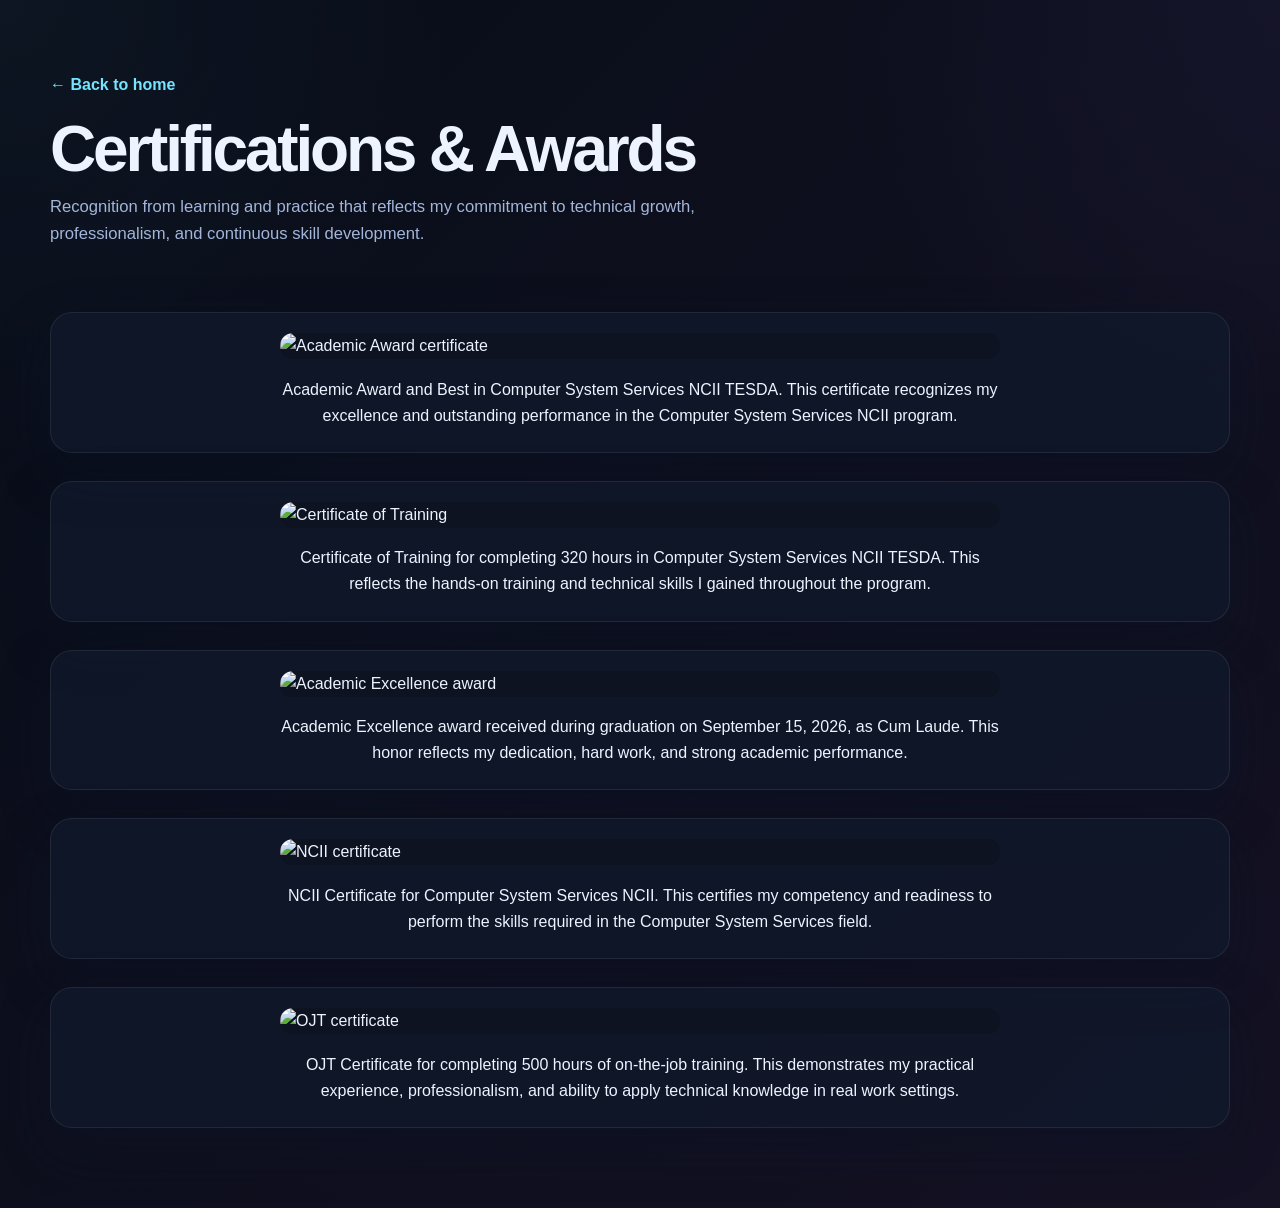
==== certifications.html @ f6e356cf "Add files via upload" ====
<!DOCTYPE html>
<html lang="en">
<head>
  <meta charset="UTF-8" />
  <meta name="viewport" content="width=device-width, initial-scale=1.0" />
  <title>Certifications & Awards | Menchie Villanueva</title>
  <style>
    :root {
      --bg: #0b1020;
      --bg-soft: #121a2b;
      --card: #101a2d;
      --text: #edf3ff;
      --muted: #a3b6d9;
      --line: rgba(255,255,255,0.08);
      --primary: #76e4ff;
      --secondary: #8c7bff;
      --accent: #ffb86a;
      --shadow: 0 20px 50px rgba(12, 20, 38, 0.45);
      --radius: 22px;
      --max-width: 1180px;
    }

    * { box-sizing: border-box; }

    body {
      margin: 0;
      font-family: "Segoe UI", sans-serif;
      background:
        linear-gradient(135deg, rgba(7, 12, 22, 0.75), rgba(25, 18, 37, 0.65)),
        url('assets/bg.png') center center / cover no-repeat fixed,
        radial-gradient(circle at top left, rgba(118,228,255,0.16), transparent 26%),
        radial-gradient(circle at top right, rgba(140,123,255,0.18), transparent 26%),
        var(--bg);
      color: var(--text);
      line-height: 1.6;
      min-height: 100vh;
    }

    a { color: inherit; text-decoration: none; }
    h1, h2, h3, p { margin-top: 0; }

    .container {
      width: min(var(--max-width), calc(100% - 32px));
      margin: 0 auto;
    }

    .page-header {
      padding: 72px 0 26px;
    }

    .top-link {
      display: inline-flex;
      align-items: center;
      gap: 8px;
      font-weight: 600;
      color: var(--primary);
      margin-bottom: 18px;
    }

    h1 {
      font-size: clamp(2.4rem, 5vw, 4rem);
      margin-bottom: 0;
      letter-spacing: -0.05em;
      line-height: 1.04;
    }

    .intro {
      color: var(--muted);
      margin-top: 12px;
      max-width: 700px;
      font-size: 1.04rem;
    }

    .gallery-grid {
      display: grid;
      grid-template-columns: 1fr;
      gap: 28px;
      padding: 22px 0 80px;
    }

    .gallery-item {
      background: rgba(16, 26, 45, 0.7);
      border: 1px solid var(--line);
      border-radius: var(--radius);
      overflow: hidden;
      box-shadow: var(--shadow);
      display: flex;
      flex-direction: column;
      align-items: center;
      padding: 20px;
      transition: transform 0.2s ease, border-color 0.2s ease;
    }

    .gallery-item:hover {
      transform: translateY(-4px);
      border-color: rgba(118, 228, 255, 0.35);
    }

    .gallery-item img {
      display: block;
      width: min(100%, 720px);
      height: auto;
      max-height: 760px;
      object-fit: contain;
      background: #0d1320;
      border-radius: 14px;
    }

    /* Scroll animations (translate & fade) */
    .animate-on-scroll {
      opacity: 0;
      transform: translateY(18px) scale(0.98) translateX(0);
      transition: opacity 1s cubic-bezier(.2,.9,.2,1), transform 1s cubic-bezier(.2,.9,.2,1);
      will-change: opacity, transform;
    }

    .animate-on-scroll.in {
      opacity: 1;
      transform: translateY(0) scale(1) translateX(0);
      transition-duration: 1.05s;
    }

    .translate-x {
      transform: translateX(-26px);
      opacity: 0;
    }

    .translate-x.in {
      transform: translateX(0);
      opacity: 1;
      transition: transform 1.05s cubic-bezier(.2,.9,.2,1), opacity 1.05s ease;
    }

    .cert-label {
      width: min(100%, 760px);
      padding: 18px 14px 4px;
      font-size: 1rem;
      line-height: 1.6;
      color: var(--text);
      text-align: center;
      font-weight: 500;
    }

    @media (max-width: 920px) {
      .gallery-item {
        padding: 14px;
      }

      .cert-label {
        font-size: 0.95rem;
      }
    }

    @media (max-width: 600px) {
      body {
        background-attachment: scroll;
      }

      .container {
        width: calc(100% - 24px);
      }

      .page-header {
        padding: 42px 0 18px;
      }

      .gallery-grid {
        gap: 16px;
        padding: 14px 0 48px;
      }

      .gallery-item {
        padding: 10px;
        border-radius: 16px;
      }

      .gallery-item img {
        max-height: 70svh;
        border-radius: 10px;
      }

      .cert-label {
        padding: 14px 4px 4px;
        font-size: 0.9rem;
        overflow-wrap: anywhere;
      }
    }
  </style>
</head>
<body>
  <header class="page-header">
    <div class="container">
      <a class="top-link" href="Index.html">← Back to home</a>
      <h1>Certifications & Awards</h1>
      <p class="intro">Recognition from learning and practice that reflects my commitment to technical growth, professionalism, and continuous skill development.</p>
    </div>
  </header>

  <main class="container">
    <section class="gallery-grid" aria-label="Certification images">
      <div class="gallery-item">
        <img src="assets/Certifications/css1.png" alt="Academic Award certificate" />
        <div class="cert-label">Academic Award and Best in Computer System Services NCII TESDA. This certificate recognizes my excellence and outstanding performance in the Computer System Services NCII program.</div>
      </div>

      <div class="gallery-item">
        <img src="assets/Certifications/css2.png" alt="Certificate of Training" />
        <div class="cert-label">Certificate of Training for completing 320 hours in Computer System Services NCII TESDA. This reflects the hands-on training and technical skills I gained throughout the program.</div>
      </div>

      <div class="gallery-item">
        <img src="assets/Certifications/Exellence.png" alt="Academic Excellence award" />
        <div class="cert-label">Academic Excellence award received during graduation on September 15, 2026, as Cum Laude. This honor reflects my dedication, hard work, and strong academic performance.</div>
      </div>

      <div class="gallery-item">
        <img src="assets/Certifications/ncII.png" alt="NCII certificate" />
        <div class="cert-label">NCII Certificate for Computer System Services NCII. This certifies my competency and readiness to perform the skills required in the Computer System Services field.</div>
      </div>

      <div class="gallery-item">
        <img src="assets/Certifications/ojtcert.png" alt="OJT certificate" />
        <div class="cert-label">OJT Certificate for completing 500 hours of on-the-job training. This demonstrates my practical experience, professionalism, and ability to apply technical knowledge in real work settings.</div>
      </div>
    </section>
  </main>
  <script>
    (function(){
      const imgs = Array.from(document.querySelectorAll('.gallery-item img'));
      imgs.forEach((img,i) => {
        img.classList.add('animate-on-scroll');
        img.style.transitionDelay = (i * 90) + 'ms';
      });

      const labels = Array.from(document.querySelectorAll('.cert-label'));
      labels.forEach((lbl,i) => {
        lbl.classList.add('animate-on-scroll','translate-x');
        lbl.style.transitionDelay = (i * 120 + 120) + 'ms';
      });

      const io = new IntersectionObserver((entries)=>{
        entries.forEach(entry => {
          const el = entry.target;
          if (entry.isIntersecting) {
            el.classList.remove('out');
            el.classList.add('in');
          } else {
            el.classList.remove('in');
            el.classList.add('out');
          }
        });
      }, { threshold: 0.15 });

      imgs.concat(labels).forEach(el => io.observe(el));
    })();
  </script>
</body>
</html>
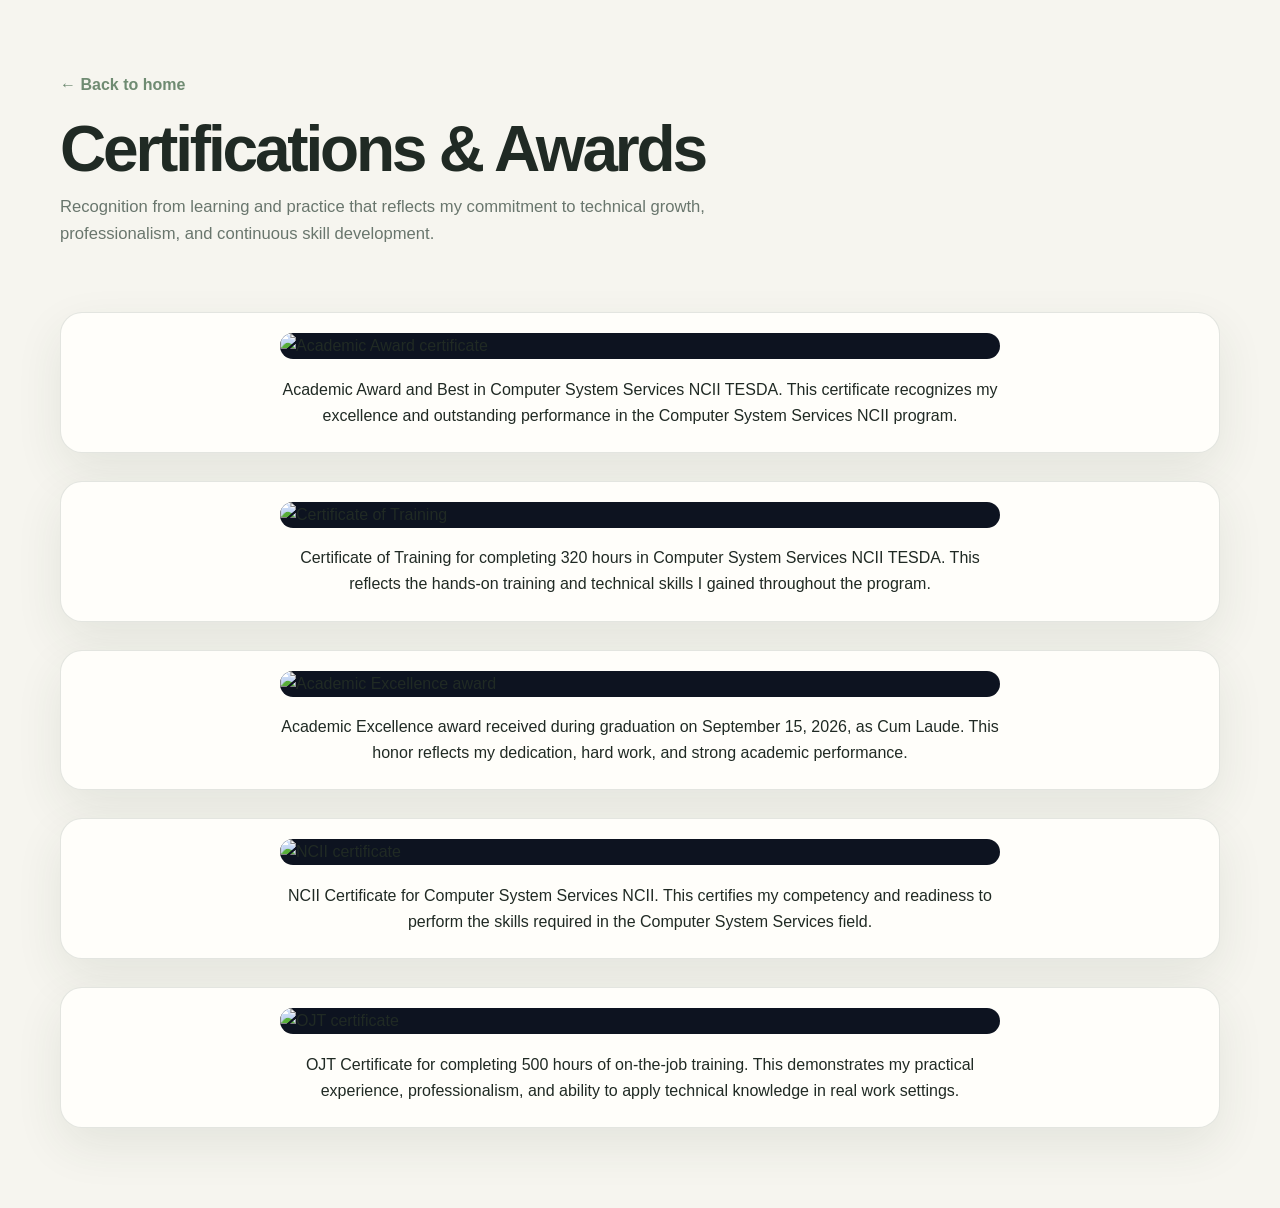
==== commit c5bb3c11: "Redesign portfolio with warm sage theme and clearer work categories" ====
--- a/certifications.html
+++ b/certifications.html
@@ -186,6 +186,29 @@
       }
     }
   </style>
+
+<style id="menchie-modern-redesign">
+:root{--bg:#f6f5ef;--bg-soft:#eeeee5;--panel:#fffefa;--panel-strong:#fff;--card:#fffefa;--card-2:#e9eee5;--text:#202a24;--muted:#69766d;--line:rgba(39,62,47,.13);--primary:#6f8b72;--secondary:#a7b99e;--accent:#d7b987;--success:#5f8066;--shadow:0 18px 48px rgba(39,62,47,.09);--radius:22px;--max-width:1160px}
+html{scroll-behavior:smooth} body{background:var(--bg)!important;color:var(--text)!important;font-family:Inter,"Segoe UI",sans-serif!important}
+.site-header,.nav{background:rgba(250,250,245,.88)!important;border-color:var(--line)!important;box-shadow:0 8px 28px rgba(36,54,40,.06)!important}
+.nav-links a,.nav-links{color:var(--muted)!important}.nav-links a:hover{background:#e9eee5!important;color:var(--text)!important}
+h1,h2,h3,.section-head h2{color:var(--text)} .section-tag,.top-link{color:var(--primary)!important}
+p,.muted,.lead,.intro{color:var(--muted)!important}
+.button.primary,.cta-button{background:var(--primary)!important;color:white!important;box-shadow:0 10px 24px rgba(91,122,96,.18)!important}
+.button.secondary,.socials a{background:#fffefa!important;color:var(--text)!important;border:1px solid var(--line)!important;box-shadow:none!important}
+.welcome-shell{min-height:430px!important}.welcome-title{color:var(--text)!important;text-shadow:none!important}.welcome-title .highlight,.name-line{background:linear-gradient(120deg,#55765e,#91a98c)!important;-webkit-background-clip:text!important;background-clip:text!important;color:transparent!important;text-shadow:none!important}
+.welcome-subtitle{color:var(--muted)!important;text-shadow:none!important}.welcome-subtitle:after{background:var(--primary)!important}
+.eyebrow{background:#e9eee5!important;border-color:#d9e2d5!important;color:#55765e!important}
+.about-panel,.feature-card,.project-card,.contact-card,.about-side,.skill-panel,.tool-item,.gallery-item,.project-panel,.capstone-summary,.capstone-extra-gallery,.empty-state{background:var(--panel)!important;border:1px solid var(--line)!important;box-shadow:var(--shadow)!important;color:var(--text)!important}
+.about-side-card,.about-side-card,.project-card,.tool-item{background:#fffefa!important;border-color:var(--line)!important}
+.profile-visual{border-radius:28px!important;overflow:hidden!important}.profile-photo{border-radius:28px!important}
+.project-card,.gallery-item,.tool-item,.about-panel,.contact-card{transition:transform .25s ease,box-shadow .25s ease}.project-card:hover,.gallery-item:hover{transform:translateY(-5px);box-shadow:0 22px 48px rgba(39,62,47,.13)!important}
+.project-thumb,.project-card-image,.media-preview{border-radius:16px!important}
+.chip,.mini-chip,.section-tag{letter-spacing:.1em}
+.site-footer{border-color:var(--line)!important;color:var(--muted)!important}
+@media(max-width:760px){.hero-grid,.about-grid,.skill-panel-inner{grid-template-columns:1fr!important}.profile-visual{height:min(110vw,520px)!important}.welcome-shell{min-height:300px!important;padding:24px 12px!important}.nav{flex-wrap:wrap}}
+@media(prefers-reduced-motion:reduce){*,*:before,*:after{scroll-behavior:auto!important;animation-duration:.01ms!important;transition-duration:.01ms!important}}
+</style>
 </head>
 <body>
   <header class="page-header">
